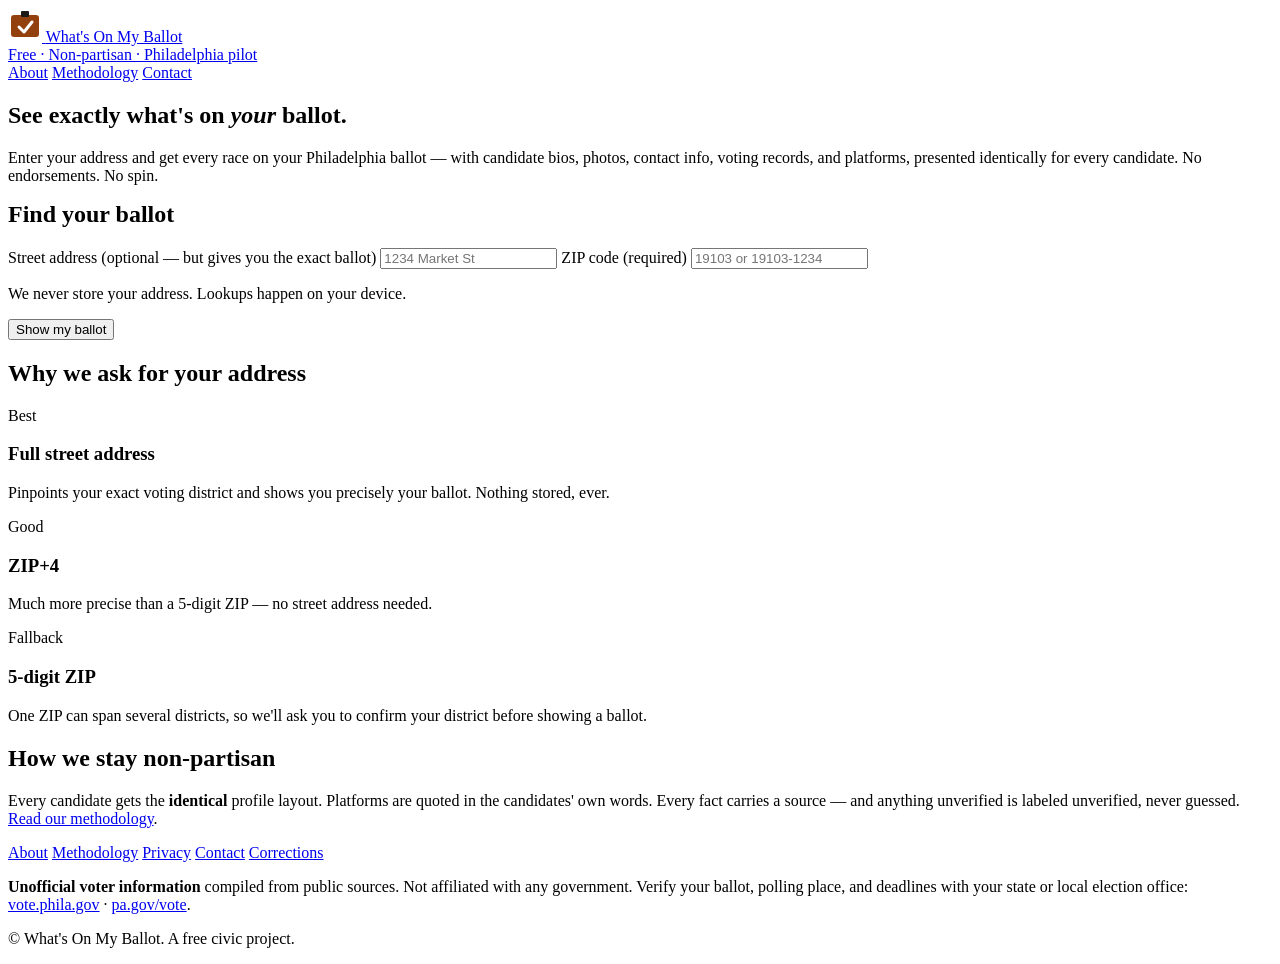
==== frontend/index.html @ 408733da "Phase 0: PWA scaffold + data pipeline schema, scripts, first Philly dataset" ====
<!DOCTYPE html>
<html lang="en">
<head>
<meta charset="utf-8">
<meta name="viewport" content="width=device-width, initial-scale=1">
<title>What's On My Ballot — Philadelphia</title>
<meta name="description" content="Free, non-partisan. Enter your address and see exactly what's on your Philadelphia ballot — candidates, bios, voting records, and platforms.">
<link rel="manifest" href="manifest.json">
<meta name="theme-color" content="#faf9f7">
<link rel="stylesheet" href="css/styles.css">
</head>
<body data-page="home">

<header class="site-header">
  <div class="wrap">
    <a class="brand" href="index.html" aria-label="What's On My Ballot — home">
      <svg width="34" height="34" viewBox="0 0 34 34" aria-hidden="true">
        <rect x="3" y="7" width="28" height="22" rx="3" fill="#92400e"/>
        <rect x="13" y="3" width="8" height="6" rx="1" fill="#1c1917"/>
        <path d="M11 19l5 5 8-10" stroke="#fff" stroke-width="3" fill="none" stroke-linecap="round" stroke-linejoin="round"/>
      </svg>
      <span><span class="brand-name">What's On My Ballot</span><br><span class="brand-sub">Free · Non-partisan · Philadelphia pilot</span></span>
    </a>
    <nav class="site-nav" aria-label="Main">
      <a href="about.html">About</a>
      <a href="methodology.html">Methodology</a>
      <a href="contact.html">Contact</a>
    </nav>
  </div>
</header>

<main class="wrap">
  <section class="hero">
    <h1>See exactly what's on <em>your</em> ballot.</h1>
    <p class="lede">Enter your address and get every race on your Philadelphia ballot — with candidate bios, photos, contact info, voting records, and platforms, presented identically for every candidate. No endorsements. No spin.</p>
  </section>

  <section class="lookup-card" aria-labelledby="lookup-heading">
    <h2 id="lookup-heading" class="section-title" style="margin-top:0">Find your ballot</h2>
    <form id="lookup-form" novalidate>
      <label for="street">Street address <span class="hint">(optional — but gives you the exact ballot)</span></label>
      <input id="street" name="street" type="text" autocomplete="street-address" placeholder="1234 Market St">
      <label for="zip">ZIP code <span class="hint">(required)</span></label>
      <input id="zip" name="zip" type="text" inputmode="numeric" autocomplete="postal-code" placeholder="19103 or 19103-1234" required>
      <p id="zip-error" class="hint" hidden style="color:#b45309">Please enter a valid 5-digit ZIP (ZIP+4 also works).</p>
      <p class="hint">We never store your address. Lookups happen on your device.</p>
      <button class="btn btn-block" type="submit">Show my ballot</button>
    </form>
  </section>

  <h2 class="section-title">Why we ask for your address</h2>
  <div class="tiers">
    <div class="tier">
      <span class="grade">Best</span>
      <h3>Full street address</h3>
      <p>Pinpoints your exact voting district and shows you precisely your ballot. Nothing stored, ever.</p>
    </div>
    <div class="tier">
      <span class="grade">Good</span>
      <h3>ZIP+4</h3>
      <p>Much more precise than a 5-digit ZIP — no street address needed.</p>
    </div>
    <div class="tier">
      <span class="grade">Fallback</span>
      <h3>5-digit ZIP</h3>
      <p>One ZIP can span several districts, so we'll ask you to confirm your district before showing a ballot.</p>
    </div>
  </div>

  <h2 class="section-title">How we stay non-partisan</h2>
  <p>Every candidate gets the <strong>identical</strong> profile layout. Platforms are quoted in the candidates' own words. Every fact carries a source — and anything unverified is labeled <span class="tag">unverified</span>, never guessed. <a href="methodology.html">Read our methodology</a>.</p>
</main>

<footer class="site-footer">
  <div class="wrap">
    <nav aria-label="Footer">
      <a href="about.html">About</a>
      <a href="methodology.html">Methodology</a>
      <a href="privacy.html">Privacy</a>
      <a href="contact.html">Contact</a>
      <a href="corrections.html">Corrections</a>
    </nav>
    <p class="disclaimer"><strong>Unofficial voter information</strong> compiled from public sources. Not affiliated with any government. Verify your ballot, polling place, and deadlines with your state or local election office: <a href="https://vote.phila.gov/">vote.phila.gov</a> · <a href="https://www.pa.gov/en/agencies/vote.html">pa.gov/vote</a>.</p>
    <p>© <span id="year"></span> What's On My Ballot. A free civic project.</p>
  </div>
</footer>

<script src="js/app.js"></script>
</body>
</html>
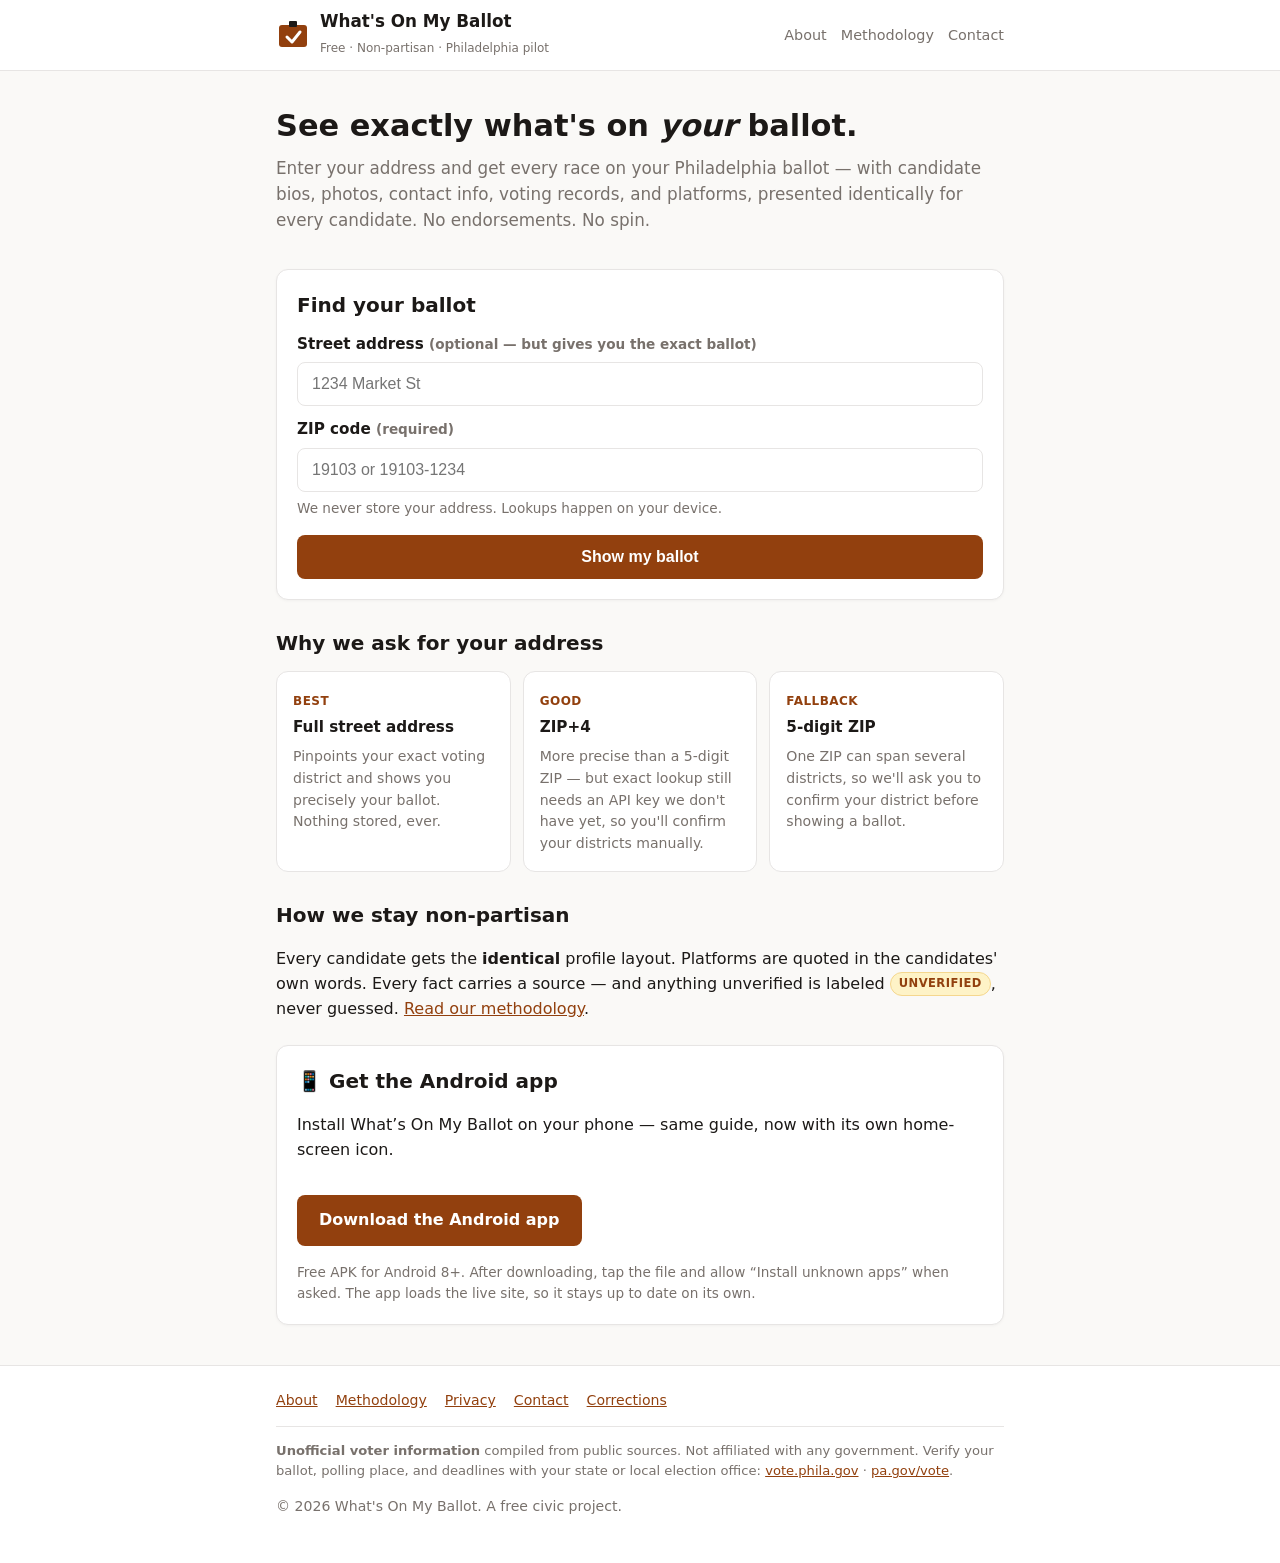
==== commit 72473dd0: "Add Android app download card" ====
--- a/frontend/index.html
+++ b/frontend/index.html
@@ -44,6 +44,7 @@
       <input id="zip" name="zip" type="text" inputmode="numeric" autocomplete="postal-code" placeholder="19103 or 19103-1234" required>
       <p id="zip-error" class="hint" hidden style="color:#b45309">Please enter a valid 5-digit ZIP (ZIP+4 also works).</p>
       <p class="hint">We never store your address. Lookups happen on your device.</p>
+      <div id="lookup-notice" class="banner" role="alert" hidden></div>
       <button class="btn btn-block" type="submit">Show my ballot</button>
     </form>
   </section>
@@ -58,7 +59,7 @@
     <div class="tier">
       <span class="grade">Good</span>
       <h3>ZIP+4</h3>
-      <p>Much more precise than a 5-digit ZIP — no street address needed.</p>
+      <p>More precise than a 5-digit ZIP — but exact lookup still needs an API key we don't have yet, so you'll confirm your districts manually.</p>
     </div>
     <div class="tier">
       <span class="grade">Fallback</span>
@@ -69,6 +70,13 @@
 
   <h2 class="section-title">How we stay non-partisan</h2>
   <p>Every candidate gets the <strong>identical</strong> profile layout. Platforms are quoted in the candidates' own words. Every fact carries a source — and anything unverified is labeled <span class="tag">unverified</span>, never guessed. <a href="methodology.html">Read our methodology</a>.</p>
+
+  <section class="lookup-card" id="android-app-card" aria-labelledby="android-app-heading" style="margin-top:24px">
+    <h2 id="android-app-heading" class="section-title" style="margin-top:0">📱 Get the Android app</h2>
+    <p>Install What&rsquo;s On My Ballot on your phone — same guide, now with its own home-screen icon.</p>
+    <p><a class="btn" href="apk/whats-on-my-ballot-v1.0.0.apk">Download the Android app</a></p>
+    <p class="hint">Free APK for Android 8+. After downloading, tap the file and allow &ldquo;Install unknown apps&rdquo; when asked. The app loads the live site, so it stays up to date on its own.</p>
+  </section>
 </main>
 
 <footer class="site-footer">
--- a/frontend/css/styles.css
+++ b/frontend/css/styles.css
@@ -0,0 +1,283 @@
+/* What's On My Ballot — neutral, non-partisan design system.
+   Deliberately NO red/blue party color-coding anywhere. */
+
+:root {
+  --bg: #faf9f7;
+  --surface: #ffffff;
+  --ink: #1c1917;
+  --muted: #78716c;
+  --faint: #a8a29e;
+  --border: #e7e5e4;
+  --accent: #92400e;        /* warm amber-brown, party-neutral */
+  --accent-soft: #fef3c7;
+  --accent-border: #f5d78e;
+  --warn-bg: #fffbeb;
+  --warn-border: #fcd34d;
+  --warn-ink: #78350f;
+  --radius: 12px;
+  --maxw: 760px;
+}
+
+* { box-sizing: border-box; }
+
+html { -webkit-text-size-adjust: 100%; }
+
+body {
+  margin: 0;
+  font-family: system-ui, -apple-system, "Segoe UI", Roboto, Helvetica, Arial, sans-serif;
+  background: var(--bg);
+  color: var(--ink);
+  line-height: 1.55;
+  font-size: 16px;
+}
+
+a { color: var(--accent); }
+a:hover { color: #78350f; }
+
+.wrap { max-width: var(--maxw); margin: 0 auto; padding: 0 16px; }
+
+/* ---------- header ---------- */
+.site-header {
+  background: var(--surface);
+  border-bottom: 1px solid var(--border);
+  position: sticky;
+  top: 0;
+  z-index: 10;
+}
+.site-header .wrap {
+  display: flex;
+  align-items: center;
+  justify-content: space-between;
+  padding-top: 10px;
+  padding-bottom: 10px;
+}
+.brand { display: flex; align-items: center; gap: 10px; text-decoration: none; color: var(--ink); }
+.brand svg { flex: none; }
+.brand-name { font-weight: 700; font-size: 1.05rem; line-height: 1.2; }
+.brand-sub { font-size: 0.75rem; color: var(--muted); }
+.site-nav { display: flex; gap: 14px; font-size: 0.9rem; }
+.site-nav a { color: var(--muted); text-decoration: none; }
+.site-nav a:hover { color: var(--ink); text-decoration: underline; }
+
+/* ---------- hero / home ---------- */
+.hero { padding: 36px 0 8px; text-align: left; }
+.hero h1 { font-size: 1.9rem; line-height: 1.25; margin: 0 0 10px; }
+.hero p.lede { color: var(--muted); font-size: 1.05rem; margin: 0 0 20px; }
+
+.lookup-card {
+  background: var(--surface);
+  border: 1px solid var(--border);
+  border-radius: var(--radius);
+  padding: 20px;
+  margin: 8px 0 24px;
+  box-shadow: 0 1px 3px rgba(0,0,0,.04);
+}
+.lookup-card label { display: block; font-weight: 600; margin: 12px 0 6px; font-size: .95rem; }
+.lookup-card label:first-child { margin-top: 0; }
+.lookup-card input {
+  width: 100%;
+  padding: 12px 14px;
+  font-size: 1rem;
+  border: 1px solid var(--border);
+  border-radius: 8px;
+  background: #fff;
+  color: var(--ink);
+}
+.lookup-card input:focus { outline: 2px solid var(--accent); outline-offset: 1px; }
+.hint { font-size: .85rem; color: var(--muted); margin: 6px 0 0; }
+
+.btn {
+  display: inline-block;
+  background: var(--accent);
+  color: #fff;
+  border: none;
+  border-radius: 8px;
+  padding: 13px 22px;
+  font-size: 1rem;
+  font-weight: 700;
+  cursor: pointer;
+  text-decoration: none;
+  text-align: center;
+  margin-top: 16px;
+}
+.btn:hover { background: #78350f; color: #fff; }
+.btn-block { display: block; width: 100%; }
+.btn-secondary {
+  background: var(--surface);
+  color: var(--ink);
+  border: 1px solid var(--border);
+}
+.btn-secondary:hover { background: var(--bg); color: var(--ink); }
+
+.tiers { display: grid; gap: 12px; margin: 0 0 28px; }
+@media (min-width: 640px) { .tiers { grid-template-columns: 1fr 1fr 1fr; } }
+.tier {
+  background: var(--surface);
+  border: 1px solid var(--border);
+  border-radius: var(--radius);
+  padding: 16px;
+}
+.tier h3 { margin: 0 0 6px; font-size: .95rem; }
+.tier p { margin: 0; font-size: .88rem; color: var(--muted); }
+.tier .grade { display: inline-block; font-size: .75rem; font-weight: 700; text-transform: uppercase; letter-spacing: .04em; color: var(--accent); margin-bottom: 6px; }
+
+.section-title { font-size: 1.25rem; margin: 28px 0 12px; }
+
+/* ---------- banners ---------- */
+.banner {
+  border: 1px solid var(--warn-border);
+  background: var(--warn-bg);
+  color: var(--warn-ink);
+  border-radius: var(--radius);
+  padding: 14px 16px;
+  margin: 16px 0;
+  font-size: .95rem;
+}
+.banner strong { display: block; margin-bottom: 4px; }
+.banner a { color: var(--warn-ink); font-weight: 600; }
+
+.demo-note {
+  border: 1px dashed var(--faint);
+  border-radius: var(--radius);
+  padding: 12px 16px;
+  color: var(--muted);
+  font-size: .9rem;
+  margin: 16px 0;
+}
+
+/* ---------- district picker ---------- */
+.district-option {
+  display: block;
+  background: var(--surface);
+  border: 1px solid var(--border);
+  border-radius: var(--radius);
+  padding: 16px;
+  margin: 10px 0;
+  cursor: pointer;
+}
+.district-option:hover { border-color: var(--accent); }
+.district-option input { margin-right: 10px; }
+.district-option .d-name { font-weight: 700; }
+.district-option .d-desc { color: var(--muted); font-size: .9rem; margin: 4px 0 0 26px; }
+
+/* ---------- ballot ---------- */
+.election-head { padding: 24px 0 4px; }
+.election-head h1 { font-size: 1.6rem; margin: 0 0 6px; }
+.election-head .meta { color: var(--muted); font-size: .95rem; margin: 0 0 4px; }
+
+.level-title {
+  font-size: 1.1rem;
+  text-transform: uppercase;
+  letter-spacing: .05em;
+  color: var(--muted);
+  border-bottom: 2px solid var(--border);
+  padding-bottom: 6px;
+  margin: 30px 0 12px;
+}
+
+details.contest {
+  background: var(--surface);
+  border: 1px solid var(--border);
+  border-radius: var(--radius);
+  margin: 0 0 14px;
+  overflow: hidden;
+}
+details.contest summary {
+  padding: 16px;
+  cursor: pointer;
+  font-weight: 700;
+  font-size: 1.02rem;
+  list-style: none;
+  display: flex;
+  justify-content: space-between;
+  align-items: center;
+  gap: 10px;
+}
+details.contest summary::-webkit-details-marker { display: none; }
+details.contest summary .chev { color: var(--muted); font-size: .85rem; }
+details.contest[open] summary .chev { transform: rotate(180deg); }
+details.contest summary .c-dist { display: block; font-weight: 400; font-size: .85rem; color: var(--muted); }
+.contest-body { padding: 0 16px 16px; border-top: 1px solid var(--border); }
+
+/* ---------- candidate cards (IDENTICAL layout for all) ---------- */
+.candidate {
+  border: 1px solid var(--border);
+  border-radius: var(--radius);
+  padding: 18px;
+  margin: 14px 0;
+  background: #fff;
+}
+.cand-head { display: flex; gap: 14px; align-items: center; margin-bottom: 14px; }
+.photo {
+  width: 64px; height: 64px; flex: none;
+  border-radius: 50%;
+  background: var(--border);
+  color: var(--muted);
+  display: flex; align-items: center; justify-content: center;
+  font-weight: 700; font-size: 1.3rem;
+}
+.cand-head h3 { margin: 0; font-size: 1.15rem; }
+.cand-office { margin: 2px 0 6px; font-size: .9rem; color: var(--muted); }
+.party {
+  display: inline-block;
+  background: #f5f5f4;
+  border: 1px solid var(--border);
+  color: #44403c;
+  font-size: .78rem;
+  font-weight: 600;
+  padding: 3px 10px;
+  border-radius: 999px;
+}
+.cand-section { margin: 12px 0 0; padding-top: 12px; border-top: 1px solid var(--border); }
+.cand-section h4 { margin: 0 0 6px; font-size: .82rem; text-transform: uppercase; letter-spacing: .05em; color: var(--muted); }
+.cand-section p, .cand-section li { font-size: .95rem; margin: 0 0 6px; }
+.cand-section ul { padding-left: 20px; margin: 0; }
+.cand-section blockquote {
+  margin: 0 0 8px;
+  padding: 10px 14px;
+  border-left: 3px solid var(--border);
+  background: var(--bg);
+  font-style: italic;
+  font-size: .93rem;
+}
+.tag {
+  display: inline-block;
+  font-size: .72rem;
+  font-weight: 700;
+  text-transform: uppercase;
+  letter-spacing: .04em;
+  padding: 2px 8px;
+  border-radius: 999px;
+  background: #fef3c7;
+  border: 1px solid var(--accent-border);
+  color: var(--accent);
+  vertical-align: middle;
+}
+.tag.verified { background: #ecfdf5; border-color: #a7f3d0; color: #065f46; }
+.unverified-note { color: var(--muted); font-size: .93rem; }
+.sources { font-size: .85rem; }
+.sources li { margin-bottom: 4px; }
+.fineprint { font-size: .8rem; color: var(--faint); margin-top: 10px; }
+
+/* ---------- trust pages ---------- */
+.prose { padding: 8px 0 32px; }
+.prose h1 { font-size: 1.7rem; margin: 24px 0 12px; }
+.prose h2 { font-size: 1.2rem; margin: 24px 0 8px; }
+.prose p, .prose li { font-size: .98rem; }
+.prose ul { padding-left: 22px; }
+
+/* ---------- footer ---------- */
+.site-footer {
+  border-top: 1px solid var(--border);
+  background: var(--surface);
+  margin-top: 40px;
+  padding: 24px 0 32px;
+  font-size: .88rem;
+  color: var(--muted);
+}
+.site-footer nav { display: flex; flex-wrap: wrap; gap: 6px 18px; margin-bottom: 14px; }
+.disclaimer {
+  border-top: 1px solid var(--border);
+  padding-top: 14px;
+  font-size: .82rem;
+}
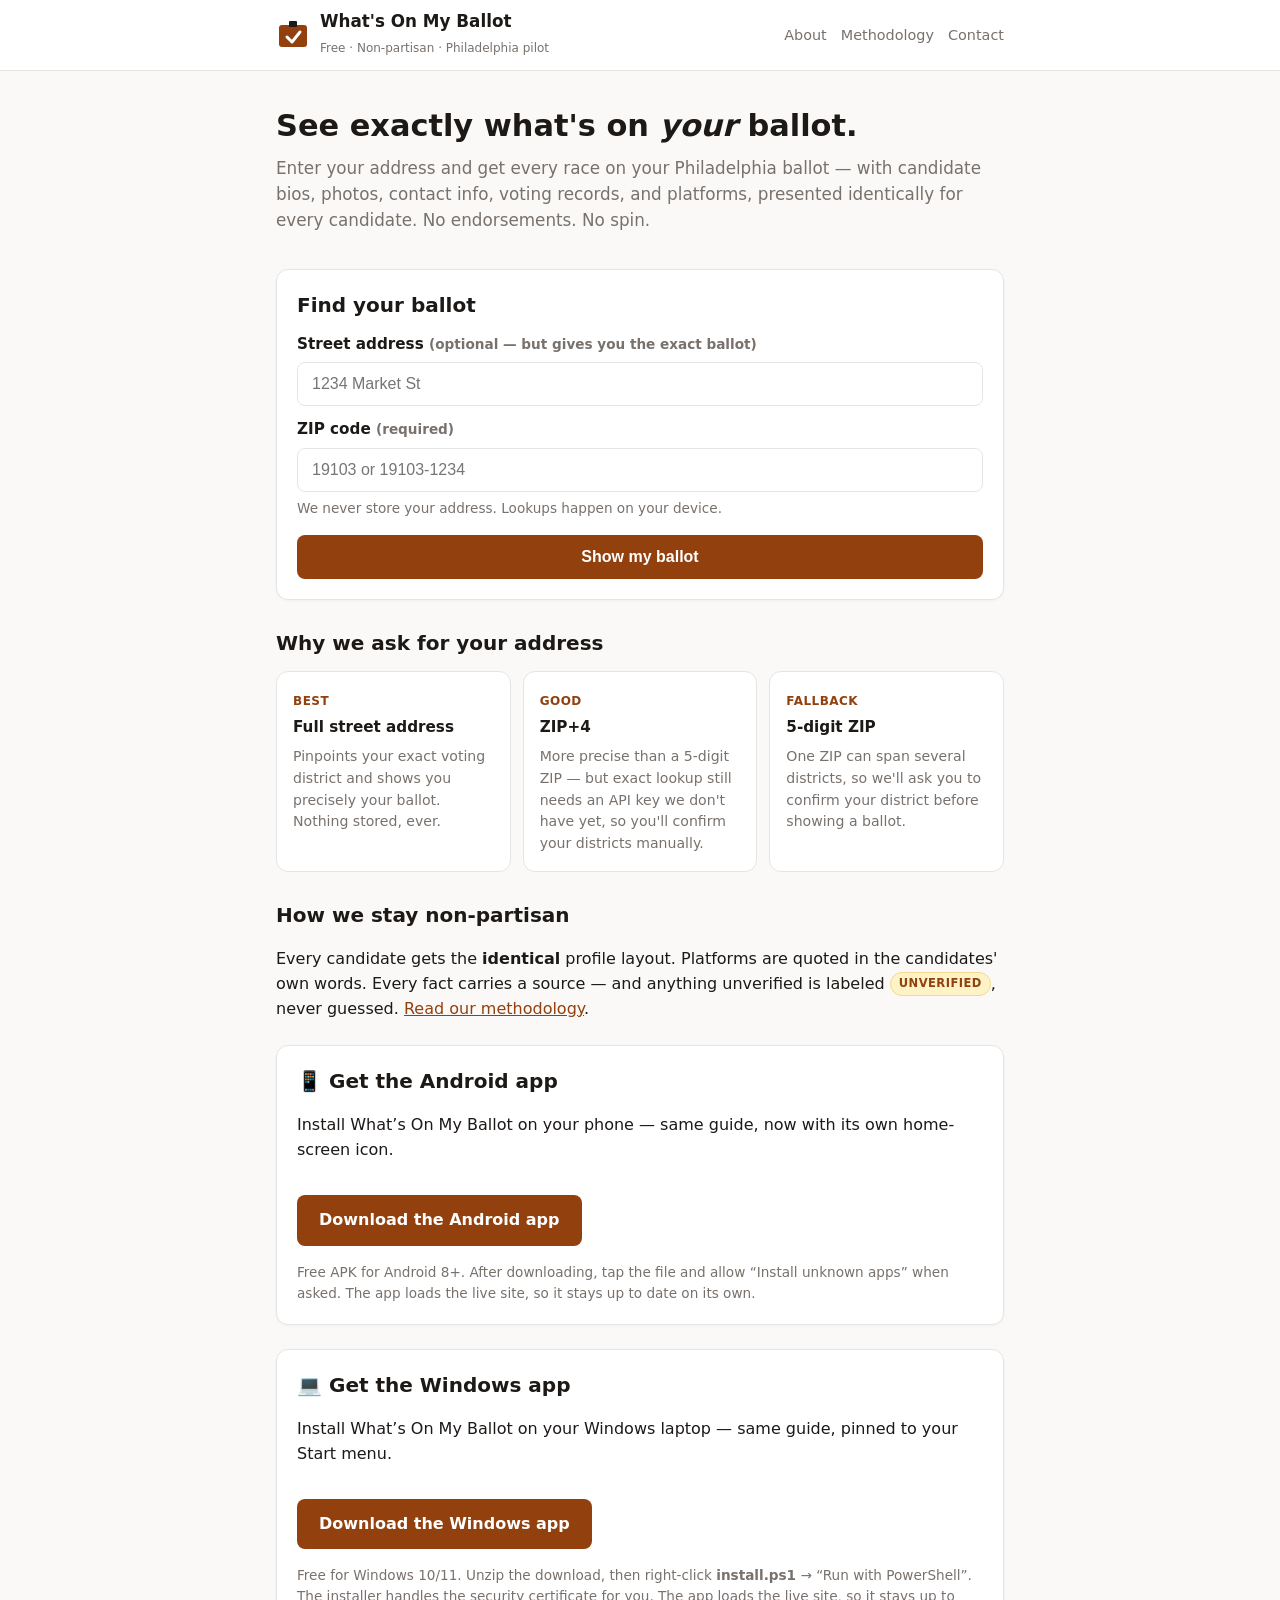
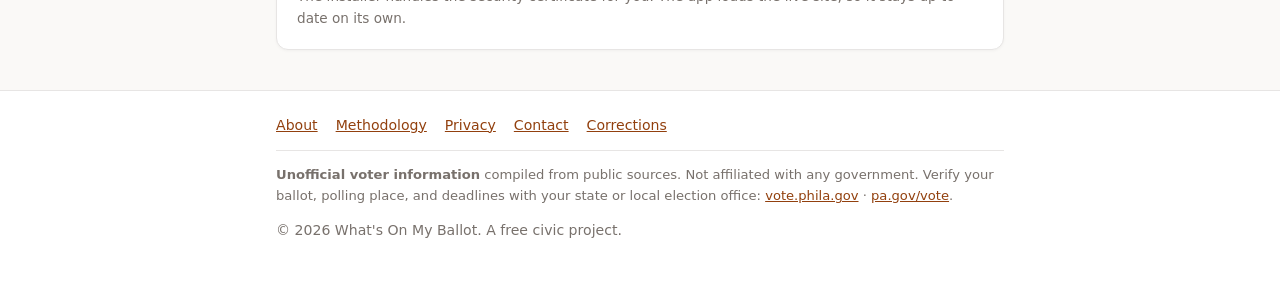
==== commit 1efd21df: "Add Windows download card" ====
--- a/frontend/index.html
+++ b/frontend/index.html
@@ -77,6 +77,12 @@
     <p><a class="btn" href="apk/whats-on-my-ballot-v1.0.0.apk">Download the Android app</a></p>
     <p class="hint">Free APK for Android 8+. After downloading, tap the file and allow &ldquo;Install unknown apps&rdquo; when asked. The app loads the live site, so it stays up to date on its own.</p>
   </section>
+  <section class="lookup-card" id="windows-app-card" aria-labelledby="windows-app-heading" style="margin-top:24px">
+    <h2 id="windows-app-heading" class="section-title" style="margin-top:0">💻 Get the Windows app</h2>
+    <p>Install What&rsquo;s On My Ballot on your Windows laptop — same guide, pinned to your Start menu.</p>
+    <p><a class="btn" href="windows/whats-on-my-ballot-v1.0.0.zip">Download the Windows app</a></p>
+    <p class="hint">Free for Windows 10/11. Unzip the download, then right-click <strong>install.ps1</strong> &rarr; &ldquo;Run with PowerShell&rdquo;. The installer handles the security certificate for you. The app loads the live site, so it stays up to date on its own.</p>
+  </section>
 </main>
 
 <footer class="site-footer">
